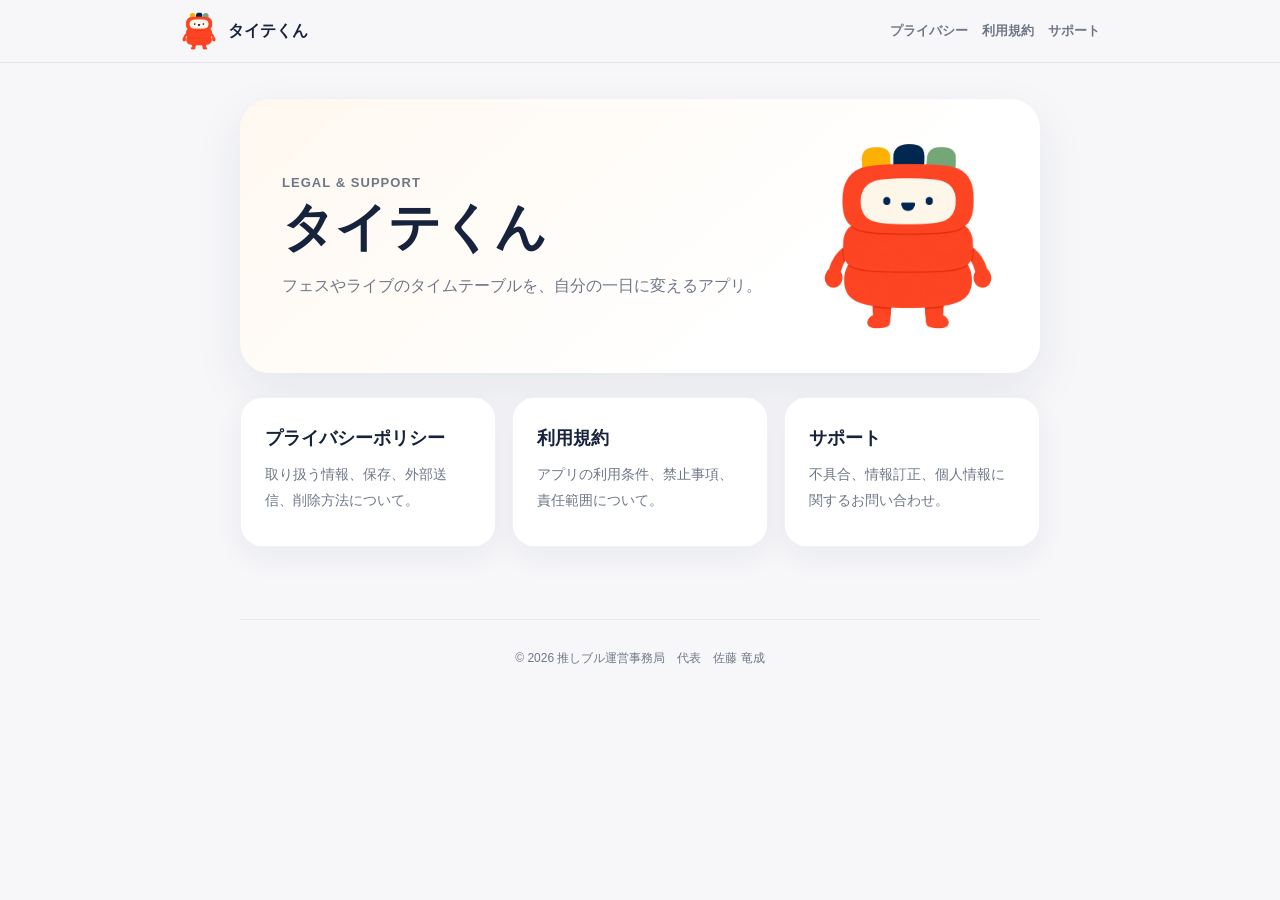
==== taitekun/index.html @ c5e81ef1 "feat: add Taitekun legal and support pages" ====
<!doctype html>
<html lang="ja">
<head>
  <meta charset="utf-8">
  <meta name="viewport" content="width=device-width, initial-scale=1">
  <title>タイテくん｜法務・サポート</title>
  <meta name="description" content="タイムテーブル管理アプリ『タイテくん』のプライバシーポリシー、利用規約、サポート情報です。">
  <link rel="canonical" href="https://oshibul.jp/taitekun/">
  <link rel="stylesheet" href="assets/styles.css">
</head>
<body>
  <header class="site-header">
    <div class="header-inner">
      <a class="brand" href="./"><img src="assets/mascot.png" alt=""><span>タイテくん</span></a>
      <nav class="nav" aria-label="法務ページ">
        <a href="privacy-policy.html">プライバシー</a>
        <a href="terms-of-service.html">利用規約</a>
        <a href="support.html">サポート</a>
      </nav>
    </div>
  </header>
  <main class="container">
    <section class="hero">
      <div>
        <p class="eyebrow">LEGAL &amp; SUPPORT</p>
        <h1>タイテくん</h1>
        <p>フェスやライブのタイムテーブルを、自分の一日に変えるアプリ。</p>
      </div>
      <img src="assets/mascot.png" alt="タイテくんのマスコット">
    </section>
    <section class="cards" aria-label="法務・サポート一覧">
      <a class="card" href="privacy-policy.html"><h2>プライバシーポリシー</h2><p>取り扱う情報、保存、外部送信、削除方法について。</p></a>
      <a class="card" href="terms-of-service.html"><h2>利用規約</h2><p>アプリの利用条件、禁止事項、責任範囲について。</p></a>
      <a class="card" href="support.html"><h2>サポート</h2><p>不具合、情報訂正、個人情報に関するお問い合わせ。</p></a>
    </section>
  </main>
  <footer class="site-footer">© 2026 推しブル運営事務局　代表　佐藤 竜成</footer>
</body>
</html>
---- taitekun/assets/styles.css ----
:root {
  color-scheme: light;
  --accent: #ff5d48;
  --accent-dark: #dd432f;
  --navy: #17233c;
  --ink: #1d2433;
  --muted: #6f7787;
  --line: #e5e7ec;
  --surface: #ffffff;
  --background: #f7f7fa;
  --cream: #fff8f0;
}

* { box-sizing: border-box; }

html { scroll-behavior: smooth; }

body {
  margin: 0;
  background: var(--background);
  color: var(--ink);
  font-family: -apple-system, BlinkMacSystemFont, "Hiragino Sans", "Yu Gothic", "Meiryo", sans-serif;
  line-height: 1.8;
  -webkit-font-smoothing: antialiased;
}

a { color: var(--accent-dark); }

a:focus-visible,
button:focus-visible {
  outline: 3px solid rgba(255, 93, 72, 0.4);
  outline-offset: 3px;
}

.site-header {
  position: sticky;
  top: 0;
  z-index: 10;
  border-bottom: 1px solid rgba(23, 35, 60, 0.08);
  background: rgba(247, 247, 250, 0.92);
  backdrop-filter: blur(18px);
}

.header-inner {
  display: flex;
  align-items: center;
  justify-content: space-between;
  gap: 20px;
  width: min(920px, calc(100% - 32px));
  margin: 0 auto;
  padding: 12px 0;
}

.brand {
  display: inline-flex;
  align-items: center;
  gap: 10px;
  color: var(--navy);
  font-weight: 800;
  text-decoration: none;
}

.brand img {
  width: 38px;
  height: 38px;
  object-fit: contain;
}

.nav {
  display: flex;
  flex-wrap: wrap;
  justify-content: flex-end;
  gap: 14px;
}

.nav a {
  color: var(--muted);
  font-size: 13px;
  font-weight: 700;
  text-decoration: none;
}

.nav a:hover { color: var(--accent-dark); }

.container {
  width: min(800px, calc(100% - 32px));
  margin: 36px auto 72px;
}

.hero {
  display: grid;
  grid-template-columns: minmax(0, 1fr) 180px;
  align-items: center;
  gap: 28px;
  padding: 42px;
  border-radius: 30px;
  background: linear-gradient(140deg, var(--cream), #ffffff 70%);
  box-shadow: 0 18px 50px rgba(23, 35, 60, 0.08);
}

.hero h1 {
  margin: 0 0 12px;
  color: var(--navy);
  font-size: clamp(32px, 7vw, 52px);
  line-height: 1.25;
}

.hero p { margin: 0; color: var(--muted); }

.hero img {
  width: 100%;
  max-height: 190px;
  object-fit: contain;
}

.cards {
  display: grid;
  grid-template-columns: repeat(3, minmax(0, 1fr));
  gap: 16px;
  margin-top: 24px;
}

.card {
  display: block;
  min-height: 150px;
  padding: 24px;
  border: 1px solid rgba(23, 35, 60, 0.06);
  border-radius: 22px;
  background: var(--surface);
  box-shadow: 0 10px 30px rgba(23, 35, 60, 0.06);
  color: var(--ink);
  text-decoration: none;
}

.card:hover { transform: translateY(-2px); }
.card h2 { margin: 0 0 8px; font-size: 18px; }
.card p { margin: 0; color: var(--muted); font-size: 14px; }

.document {
  padding: clamp(24px, 6vw, 52px);
  border: 1px solid rgba(23, 35, 60, 0.06);
  border-radius: 26px;
  background: var(--surface);
  box-shadow: 0 16px 48px rgba(23, 35, 60, 0.07);
}

.document-header {
  padding-bottom: 24px;
  border-bottom: 1px solid var(--line);
}

.eyebrow {
  margin: 0 0 6px;
  color: var(--accent-dark);
  font-size: 13px;
  font-weight: 800;
  letter-spacing: 0.08em;
}

h1, h2, h3 { color: var(--navy); }
.document h1 { margin: 0 0 6px; font-size: clamp(28px, 6vw, 40px); line-height: 1.35; }
.updated { margin: 0; color: var(--muted); font-size: 13px; }
.lead { margin: 24px 0 0; }
.document section { padding-top: 26px; }
.document h2 { margin: 0 0 12px; font-size: 20px; line-height: 1.5; }
.document p { margin: 0 0 12px; }
.document ul { margin: 10px 0 0; padding-left: 1.35em; }
.document li { margin: 8px 0; }
.document li::marker { color: var(--accent); }

.contact-box {
  margin-top: 22px;
  padding: 22px;
  border-radius: 18px;
  background: var(--cream);
}

.actions {
  display: flex;
  flex-wrap: wrap;
  gap: 12px;
  margin-top: 22px;
}

.button {
  display: inline-flex;
  align-items: center;
  justify-content: center;
  min-height: 48px;
  padding: 11px 20px;
  border-radius: 999px;
  background: var(--accent);
  color: #ffffff;
  font-weight: 800;
  text-decoration: none;
}

.button.secondary { background: var(--navy); }

.site-footer {
  width: min(800px, calc(100% - 32px));
  margin: 0 auto;
  padding: 28px 0 44px;
  border-top: 1px solid var(--line);
  color: var(--muted);
  font-size: 12px;
  text-align: center;
}

.site-footer a { color: var(--muted); }

@media (max-width: 700px) {
  .header-inner { align-items: flex-start; }
  .nav { gap: 8px 12px; }
  .hero { grid-template-columns: 1fr; padding: 30px 24px; text-align: center; }
  .hero img { grid-row: 1; max-height: 120px; }
  .cards { grid-template-columns: 1fr; }
}

@media (prefers-reduced-motion: no-preference) {
  .card { transition: transform 160ms ease, box-shadow 160ms ease; }
}
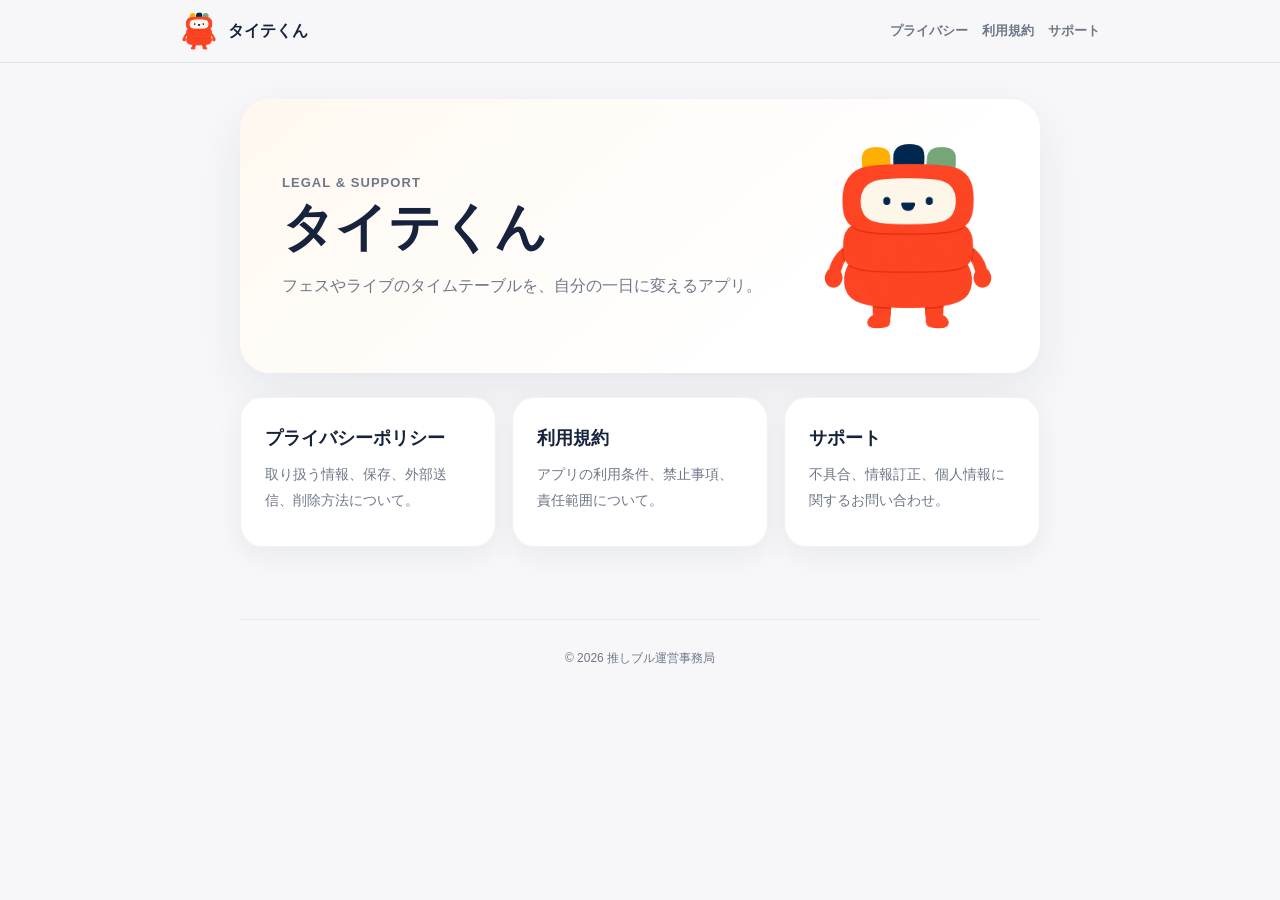
==== commit c6f0ddd9: "Reduce repeated personal name in Taitekun legal pages" ====
--- a/taitekun/index.html
+++ b/taitekun/index.html
@@ -34,6 +34,6 @@
       <a class="card" href="support.html"><h2>サポート</h2><p>不具合、情報訂正、個人情報に関するお問い合わせ。</p></a>
     </section>
   </main>
-  <footer class="site-footer">© 2026 推しブル運営事務局　代表　佐藤 竜成</footer>
+  <footer class="site-footer">© 2026 推しブル運営事務局</footer>
 </body>
 </html>
